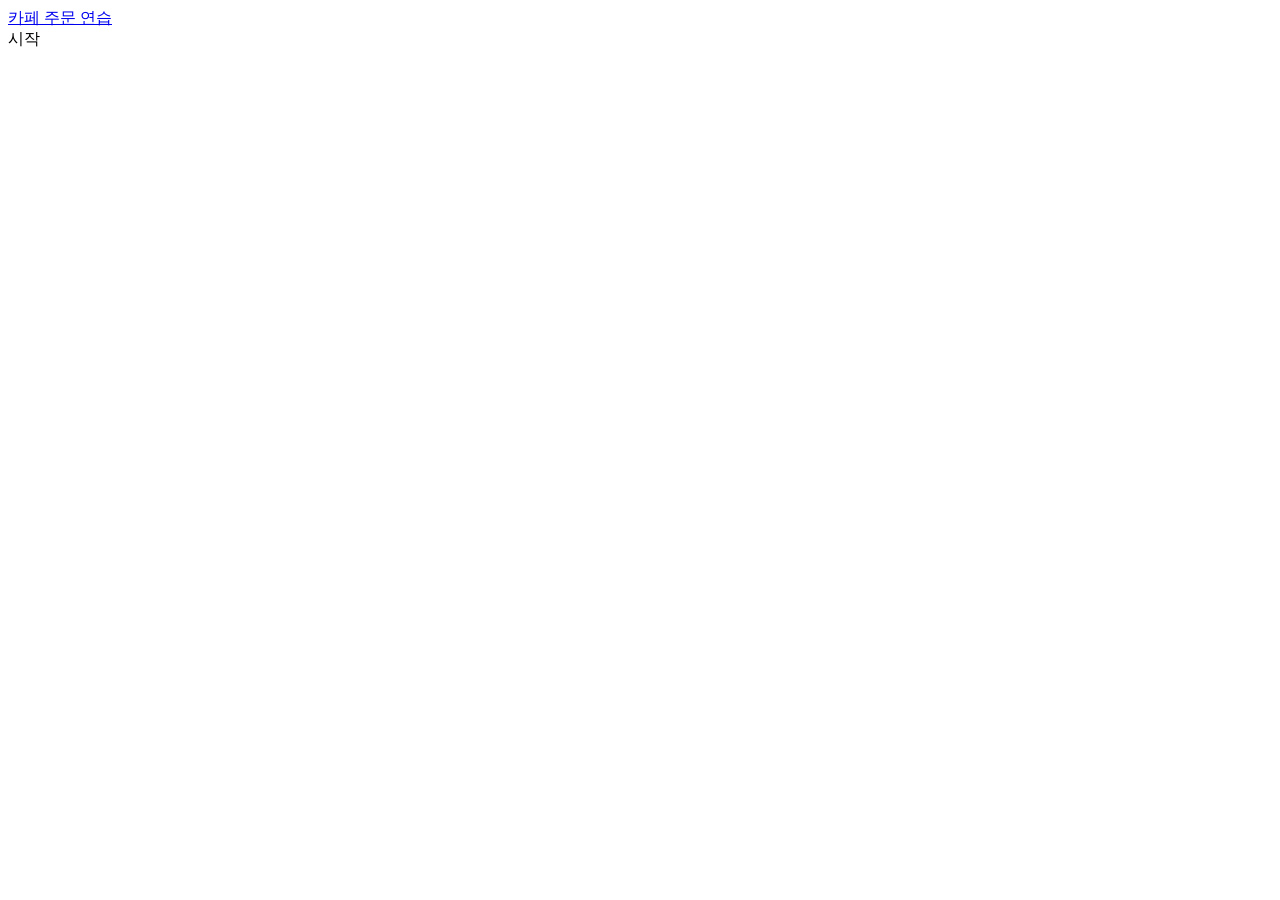
==== index.html @ dee64be3 "feat: add cafe order practice page shell" ====
<!doctype html>
<html lang="ko">
<head>
  <meta charset="utf-8">
  <meta name="viewport" content="width=device-width, initial-scale=1">
  <meta name="theme-color" content="#245b4b">
  <title>카페 주문 연습</title>
  <link rel="stylesheet" href="style.css">
</head>
<body>
  <div class="app-shell">
    <header class="app-header" aria-label="카페 주문 연습">
      <a class="brand" href="#" data-action="restart">카페 주문 연습</a>
      <div id="progress" class="progress-pill" aria-live="polite">시작</div>
    </header>

    <main id="app" class="app-main" tabindex="-1"></main>

    <div id="live-region" class="sr-only" aria-live="polite" aria-atomic="true"></div>
  </div>

  <noscript>
    <p class="noscript">이 연습을 사용하려면 JavaScript를 켜 주세요.</p>
  </noscript>
  <script src="script.js"></script>
</body>
</html>
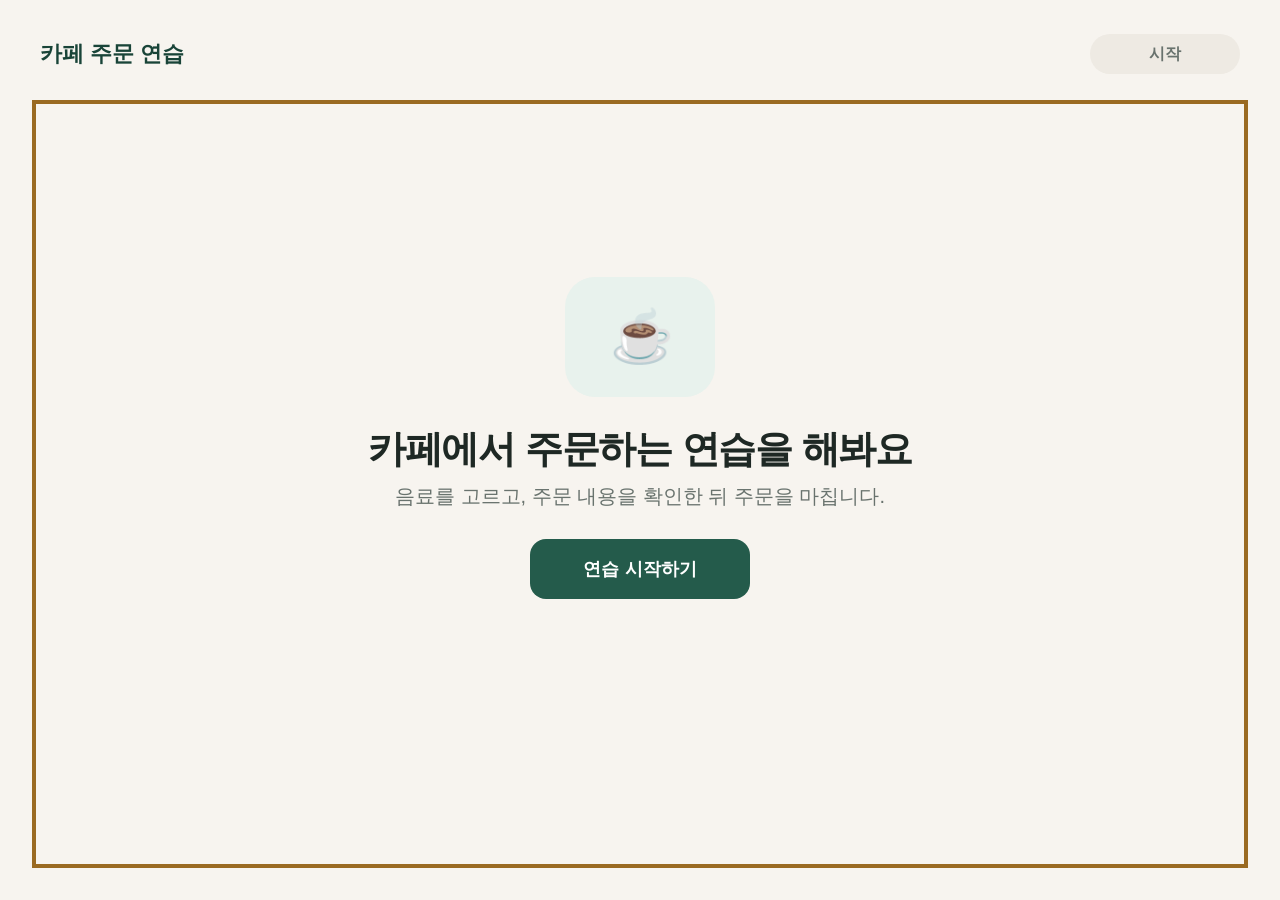
==== commit 3a5440be: "feat: update Version 2 page shell" ====
--- a/index.html
+++ b/index.html
@@ -3,14 +3,14 @@
 <head>
   <meta charset="utf-8">
   <meta name="viewport" content="width=device-width, initial-scale=1">
-  <meta name="theme-color" content="#245b4b">
+  <meta name="theme-color" content="#235c4b">
   <title>카페 주문 연습</title>
   <link rel="stylesheet" href="style.css">
 </head>
 <body>
   <div class="app-shell">
     <header class="app-header" aria-label="카페 주문 연습">
-      <a class="brand" href="#" data-action="restart">카페 주문 연습</a>
+      <div class="brand" aria-label="카페 주문 연습">카페 주문 연습</div>
       <div id="progress" class="progress-pill" aria-live="polite">시작</div>
     </header>
 
--- a/style.css
+++ b/style.css
@@ -0,0 +1,394 @@
+:root {
+  --bg: #f7f4ef;
+  --surface: #ffffff;
+  --text: #1e2824;
+  --muted: #69736e;
+  --border: #d8d4cd;
+  --primary: #245b4b;
+  --primary-dark: #194438;
+  --primary-soft: #e8f2ed;
+  --soft: #eeeae3;
+  --complete: #e7f3ea;
+  --danger-soft: #fff1ea;
+  --focus: #9a6a22;
+  --radius-sm: 12px;
+  --radius-md: 16px;
+  --radius-lg: 22px;
+  --shadow: 0 10px 30px rgba(30, 40, 36, 0.08);
+}
+
+* { box-sizing: border-box; }
+
+html { background: var(--bg); }
+
+body {
+  margin: 0;
+  min-width: 768px;
+  color: var(--text);
+  background: var(--bg);
+  font-family: "Noto Sans KR", "Apple SD Gothic Neo", "Malgun Gothic", sans-serif;
+  line-height: 1.5;
+  -webkit-font-smoothing: antialiased;
+}
+
+button, a { font: inherit; }
+button { cursor: pointer; }
+
+.app-shell {
+  width: min(1200px, calc(100vw - 56px));
+  min-height: 100vh;
+  margin: 0 auto;
+  padding: 28px 0 40px;
+}
+
+.app-header {
+  display: flex;
+  align-items: center;
+  justify-content: space-between;
+  min-height: 52px;
+  gap: 20px;
+  margin-bottom: 28px;
+}
+
+.brand {
+  color: var(--primary-dark);
+  font-size: 1.35rem;
+  font-weight: 800;
+  text-decoration: none;
+  border-radius: 10px;
+}
+
+.progress-pill {
+  flex: 0 0 auto;
+  min-width: 150px;
+  padding: 8px 14px;
+  border-radius: 999px;
+  background: var(--soft);
+  color: var(--muted);
+  text-align: center;
+  font-weight: 700;
+}
+
+.app-main {
+  min-height: calc(100vh - 148px);
+  outline: none;
+}
+
+.screen {
+  display: flex;
+  flex-direction: column;
+  min-height: 660px;
+  gap: 28px;
+}
+
+.screen--center {
+  align-items: center;
+  justify-content: center;
+  text-align: center;
+}
+
+.hero-symbol,
+.complete-symbol {
+  display: grid;
+  place-items: center;
+  width: 150px;
+  height: 120px;
+  border-radius: 30px;
+  background: var(--primary-soft);
+  color: var(--primary);
+  font-size: 3.2rem;
+  font-weight: 800;
+  letter-spacing: -0.08em;
+}
+
+.complete-symbol {
+  width: 112px;
+  height: 112px;
+  border-radius: 50%;
+  background: var(--complete);
+  font-size: 2.6rem;
+  letter-spacing: 0;
+}
+
+.screen-title {
+  margin: 0;
+  font-size: clamp(2rem, 3.2vw, 2.4rem);
+  line-height: 1.25;
+  letter-spacing: -0.03em;
+}
+
+.screen-copy {
+  margin: 8px 0 0;
+  color: var(--muted);
+  font-size: 1.25rem;
+}
+
+.title-block { max-width: 900px; }
+.title-block--center { text-align: center; }
+
+.current-selection {
+  display: flex;
+  align-items: center;
+  justify-content: space-between;
+  gap: 20px;
+  min-height: 58px;
+  padding: 12px 18px;
+  border-radius: 14px;
+  background: var(--soft);
+}
+
+.current-selection__label {
+  color: var(--muted);
+  font-weight: 700;
+}
+
+.current-selection__value {
+  text-align: right;
+  font-size: 1.1rem;
+  font-weight: 800;
+}
+
+.choice-grid {
+  display: grid;
+  grid-template-columns: repeat(2, minmax(0, 1fr));
+  gap: 16px;
+}
+
+.choice-grid--three {
+  grid-template-columns: repeat(3, minmax(0, 1fr));
+}
+
+.choice-card {
+  position: relative;
+  display: flex;
+  flex-direction: column;
+  justify-content: center;
+  min-height: 178px;
+  padding: 20px;
+  border: 2px solid var(--border);
+  border-radius: 20px;
+  background: var(--surface);
+  color: var(--text);
+  text-align: left;
+  transition: border-color 120ms ease, background 120ms ease, transform 120ms ease;
+}
+
+.choice-card:hover { transform: translateY(-1px); }
+.choice-card:active { transform: translateY(0); }
+
+.choice-card.is-selected {
+  border: 3px solid var(--primary);
+  background: var(--primary-soft);
+}
+
+.choice-card__visual {
+  width: 78px;
+  height: 62px;
+  margin-bottom: 12px;
+  border-radius: 18px 18px 14px 14px;
+  background: var(--drink-color, #8c664e);
+  box-shadow: inset 0 -10px 0 rgba(255,255,255,0.16);
+}
+
+.choice-card__name {
+  font-size: 1.45rem;
+  font-weight: 800;
+}
+
+.choice-card__detail {
+  margin-top: 6px;
+  color: var(--muted);
+  font-size: 1rem;
+}
+
+.choice-card__status {
+  margin-top: 12px;
+  color: var(--primary);
+  font-size: 0.95rem;
+  font-weight: 800;
+}
+
+.choice-card--simple { min-height: 170px; }
+.choice-card--simple .choice-card__name { font-size: 1.55rem; }
+
+.action-row {
+  display: flex;
+  justify-content: flex-end;
+  gap: 14px;
+  margin-top: auto;
+  padding-top: 12px;
+}
+
+.button {
+  min-width: 180px;
+  min-height: 60px;
+  padding: 14px 24px;
+  border-radius: 16px;
+  border: 2px solid transparent;
+  font-size: 1.15rem;
+  font-weight: 800;
+}
+
+.button--primary {
+  min-width: 220px;
+  color: white;
+  background: var(--primary);
+}
+
+.button--secondary {
+  color: var(--text);
+  border-color: var(--border);
+  background: var(--surface);
+}
+
+.button:disabled {
+  cursor: not-allowed;
+  color: #7d8581;
+  background: #e3e0db;
+  border-color: #e3e0db;
+}
+
+.review-card {
+  overflow: hidden;
+  border: 2px solid var(--border);
+  border-radius: var(--radius-lg);
+  background: var(--surface);
+  box-shadow: var(--shadow);
+}
+
+.review-row,
+.review-total {
+  display: flex;
+  align-items: center;
+  justify-content: space-between;
+  gap: 20px;
+  min-height: 68px;
+  padding: 14px 24px;
+  border-bottom: 1px solid #ebe7e0;
+}
+
+.review-row__main {
+  display: flex;
+  align-items: center;
+  gap: 20px;
+}
+
+.review-row__label {
+  min-width: 52px;
+  color: var(--muted);
+  font-weight: 700;
+}
+
+.review-row__value {
+  font-size: 1.2rem;
+  font-weight: 800;
+}
+
+.edit-button {
+  min-width: 88px;
+  min-height: 42px;
+  padding: 8px 12px;
+  border: 0;
+  border-radius: 10px;
+  color: var(--primary);
+  background: #f2f0ec;
+  font-weight: 800;
+}
+
+.review-total {
+  min-height: 82px;
+  border-bottom: 0;
+  font-weight: 800;
+}
+
+.review-total__price {
+  color: var(--primary-dark);
+  font-size: 1.75rem;
+}
+
+.order-phrase {
+  width: min(720px, 100%);
+  padding: 18px 24px;
+  border: 2px solid var(--border);
+  border-radius: 18px;
+  background: var(--surface);
+  text-align: left;
+}
+
+.order-phrase__label {
+  display: block;
+  color: var(--muted);
+  font-size: 0.95rem;
+  font-weight: 700;
+}
+
+.order-phrase__text {
+  display: block;
+  margin-top: 8px;
+  font-size: 1.3rem;
+  font-weight: 800;
+}
+
+.notice {
+  padding: 12px 16px;
+  border-radius: 12px;
+  background: var(--danger-soft);
+  font-weight: 700;
+}
+
+.sr-only {
+  position: absolute !important;
+  width: 1px !important;
+  height: 1px !important;
+  padding: 0 !important;
+  margin: -1px !important;
+  overflow: hidden !important;
+  clip: rect(0,0,0,0) !important;
+  white-space: nowrap !important;
+  border: 0 !important;
+}
+
+.noscript { padding: 20px; }
+
+:focus-visible {
+  outline: 4px solid var(--focus);
+  outline-offset: 4px;
+}
+
+@media (max-width: 940px) {
+  body { min-width: 720px; }
+
+  .app-shell {
+    width: calc(100vw - 48px);
+    padding-top: 24px;
+  }
+
+  .screen {
+    min-height: calc(100vh - 142px);
+    gap: 24px;
+  }
+
+  .screen-title { font-size: 2rem; }
+  .screen-copy { font-size: 1.1rem; }
+
+  .choice-card { min-height: 210px; }
+  .choice-card--simple { min-height: 178px; }
+
+  .action-row {
+    flex-direction: column-reverse;
+    gap: 10px;
+  }
+
+  .button {
+    width: 100%;
+    min-height: 62px;
+  }
+}
+
+@media (prefers-reduced-motion: reduce) {
+  *, *::before, *::after {
+    scroll-behavior: auto !important;
+    transition: none !important;
+    animation: none !important;
+  }
+}
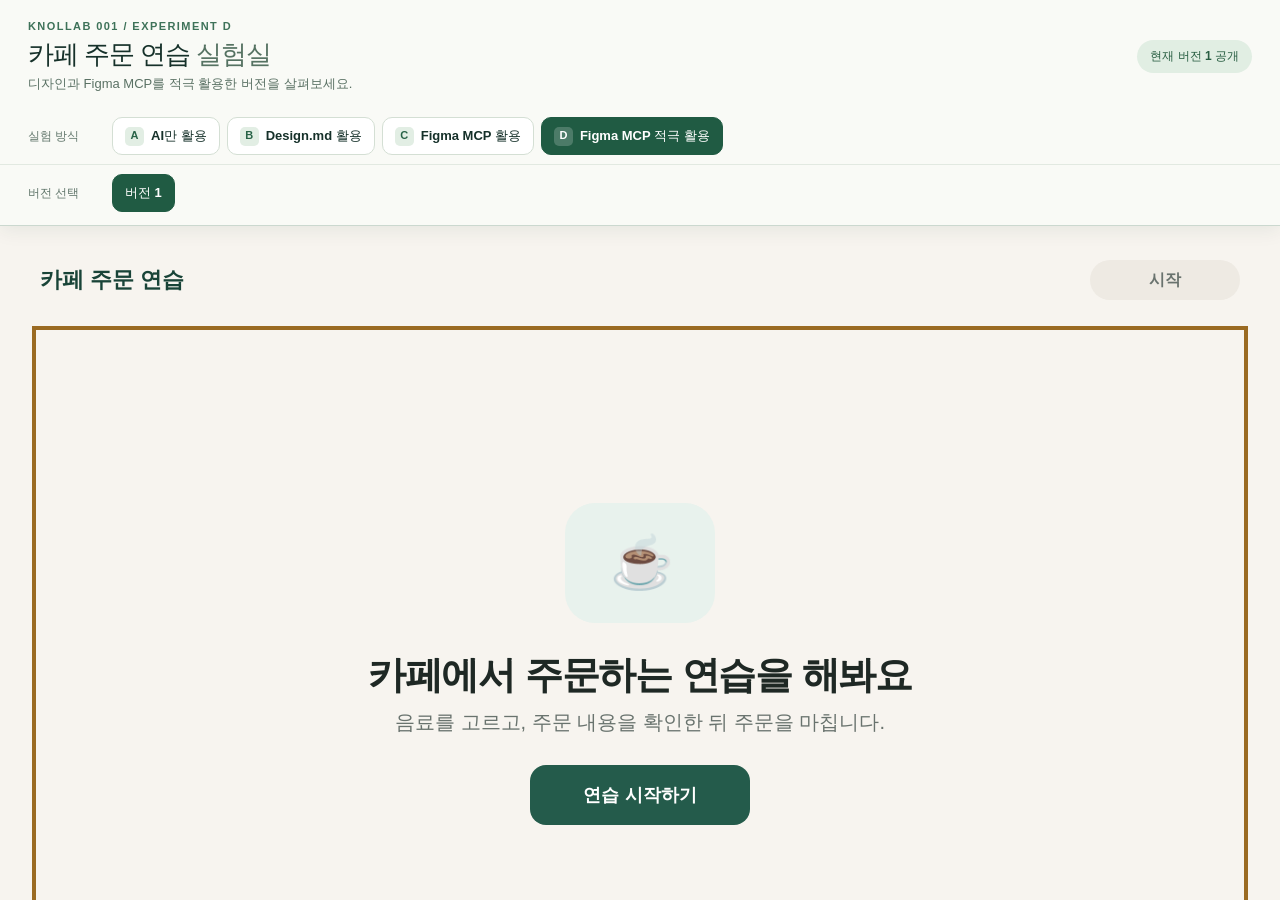
==== commit 483224d4: "feat: show preserved version one in comparison viewer" ====
--- a/index.html
+++ b/index.html
@@ -3,25 +3,45 @@
 <head>
   <meta charset="utf-8">
   <meta name="viewport" content="width=device-width, initial-scale=1">
-  <meta name="theme-color" content="#235c4b">
-  <title>카페 주문 연습</title>
-  <link rel="stylesheet" href="style.css">
+  <meta name="theme-color" content="#152e29">
+  <meta name="description" content="카페 주문 연습 실험 D의 버전 1을 체험합니다.">
+  <title>실험 D · 카페 주문 연습</title>
+  <link rel="stylesheet" href="shell.css">
+  <script src="shell.js" defer></script>
 </head>
 <body>
-  <div class="app-shell">
-    <header class="app-header" aria-label="카페 주문 연습">
-      <div class="brand" aria-label="카페 주문 연습">카페 주문 연습</div>
-      <div id="progress" class="progress-pill" aria-live="polite">시작</div>
+  <div class="site-shell">
+    <header class="site-header">
+      <div class="header-top">
+        <div class="identity">
+          <span class="eyebrow">KNOLLAB 001 / EXPERIMENT D</span>
+          <h1>카페 주문 연습 <span>실험실</span></h1>
+          <p>디자인과 Figma MCP를 적극 활용한 버전을 살펴보세요.</p>
+        </div>
+        <span class="availability">현재 버전 1 공개</span>
+      </div>
+
+      <nav class="switcher" aria-label="실험 방식 전환">
+        <span class="switcher-label">실험 방식</span>
+        <div class="switcher-list">
+          <a href="https://luckybridge.github.io/knollab-001-a-ai-only/?version=1"><span class="switcher-code">A</span><span>AI만 활용</span></a>
+          <a href="https://luckybridge.github.io/knollab-001-b-design-md/?version=1"><span class="switcher-code">B</span><span>Design.md 활용</span></a>
+          <a href="https://luckybridge.github.io/knollab-001-c-design-figma-mcp/?version=1"><span class="switcher-code">C</span><span>Figma MCP 활용</span></a>
+          <a href="?version=1" aria-current="page"><span class="switcher-code">D</span><span>Figma MCP 적극 활용</span></a>
+        </div>
+      </nav>
+
+      <nav class="switcher version-switcher" aria-label="버전 전환">
+        <span class="switcher-label">버전 선택</span>
+        <div class="switcher-list">
+          <a href="?version=1" aria-current="page">버전 1</a>
+        </div>
+      </nav>
     </header>
 
-    <main id="app" class="app-main" tabindex="-1"></main>
-
-    <div id="live-region" class="sr-only" aria-live="polite" aria-atomic="true"></div>
+    <main class="experience" aria-label="버전 1 체험 영역">
+      <iframe src="versions/v1/index.html" title="실험 D 버전 1 카페 주문 연습" loading="eager" allow="fullscreen" sandbox="allow-scripts" referrerpolicy="no-referrer"></iframe>
+    </main>
   </div>
-
-  <noscript>
-    <p class="noscript">이 연습을 사용하려면 JavaScript를 켜 주세요.</p>
-  </noscript>
-  <script src="script.js"></script>
 </body>
-</html>+</html>
--- a/shell.css
+++ b/shell.css
@@ -0,0 +1,39 @@
+:root { font-family: -apple-system, BlinkMacSystemFont, "Segoe UI", sans-serif; color: #16312a; background: #e9eee8; font-synthesis: none; }
+* { box-sizing: border-box; }
+body { margin: 0; }
+a { color: inherit; }
+.site-shell { min-height: 100vh; min-height: 100dvh; display: flex; flex-direction: column; }
+.site-header { background: #f9faf6; border-bottom: 1px solid #cbd8cf; box-shadow: 0 5px 18px #143d2b12; position: relative; z-index: 1; }
+.header-top { max-width: 1440px; margin: auto; padding: 20px 28px 15px; display: flex; align-items: center; justify-content: space-between; gap: 18px; }
+.eyebrow { display: block; color: #3e7259; font-size: 11px; font-weight: 800; letter-spacing: .13em; }
+h1 { margin: 5px 0 3px; font-size: clamp(20px, 2vw, 28px); letter-spacing: -.04em; }
+h1 span { font-weight: 500; color: #557262; }
+.identity p { margin: 0; font-size: 13px; color: #5a7164; }
+.availability { white-space: nowrap; border-radius: 999px; background: #e1eee3; color: #285e42; padding: 8px 13px; font-size: 12px; font-weight: 700; }
+.switcher { max-width: 1440px; margin: 0 auto; padding: 9px 28px; display: flex; align-items: center; gap: 16px; }
+.version-switcher { border-top: 1px solid #e2e9e1; padding-bottom: 13px; }
+.switcher-label { width: 68px; flex: none; color: #62776c; font-size: 12px; font-weight: 700; }
+.switcher-list { display: flex; flex-wrap: wrap; gap: 7px; }
+.switcher-list a { min-height: 38px; display: inline-flex; align-items: center; justify-content: center; gap: 7px; border: 1px solid #d4dfd4; border-radius: 10px; padding: 7px 12px; background: #fff; text-decoration: none; font-size: 13px; font-weight: 650; line-height: 1.2; }
+.switcher-list a:hover { border-color: #478066; background: #f1f7ef; }
+.switcher-list a:focus-visible { outline: 3px solid #e4aa55; outline-offset: 2px; }
+.switcher-list a[aria-current="page"] { background: #205b43; border-color: #205b43; color: white; }
+.switcher-list a[aria-current="page"]:hover { background: #164934; }
+.switcher-code { width: 19px; height: 19px; display: grid; place-items: center; border-radius: 5px; background: #e2eee4; color: #286347; font-size: 11px; font-weight: 800; }
+a[aria-current="page"] .switcher-code { background: #ffffff33; color: white; }
+.experience { flex: 1; min-height: 600px; display: flex; }
+.experience iframe { display: block; flex: 1; width: 100%; min-height: 600px; border: 0; background: #fff; }
+@media (max-width: 700px) {
+  .header-top { padding: 17px 16px 12px; align-items: flex-start; }
+  .identity p { max-width: 270px; }
+  .availability { padding: 6px 9px; font-size: 10px; }
+  .switcher { padding: 9px 16px; display: block; }
+  .switcher-label { display: block; width: auto; margin: 0 0 6px; }
+  .switcher-list { gap: 6px; }
+  .switcher-list a { min-height: 36px; padding: 6px 9px; font-size: 12px; }
+  .experience, .experience iframe { min-height: 720px; }
+}
+@media (max-width: 420px) {
+  .header-top { display: block; }
+  .availability { display: inline-block; margin-top: 10px; }
+}
